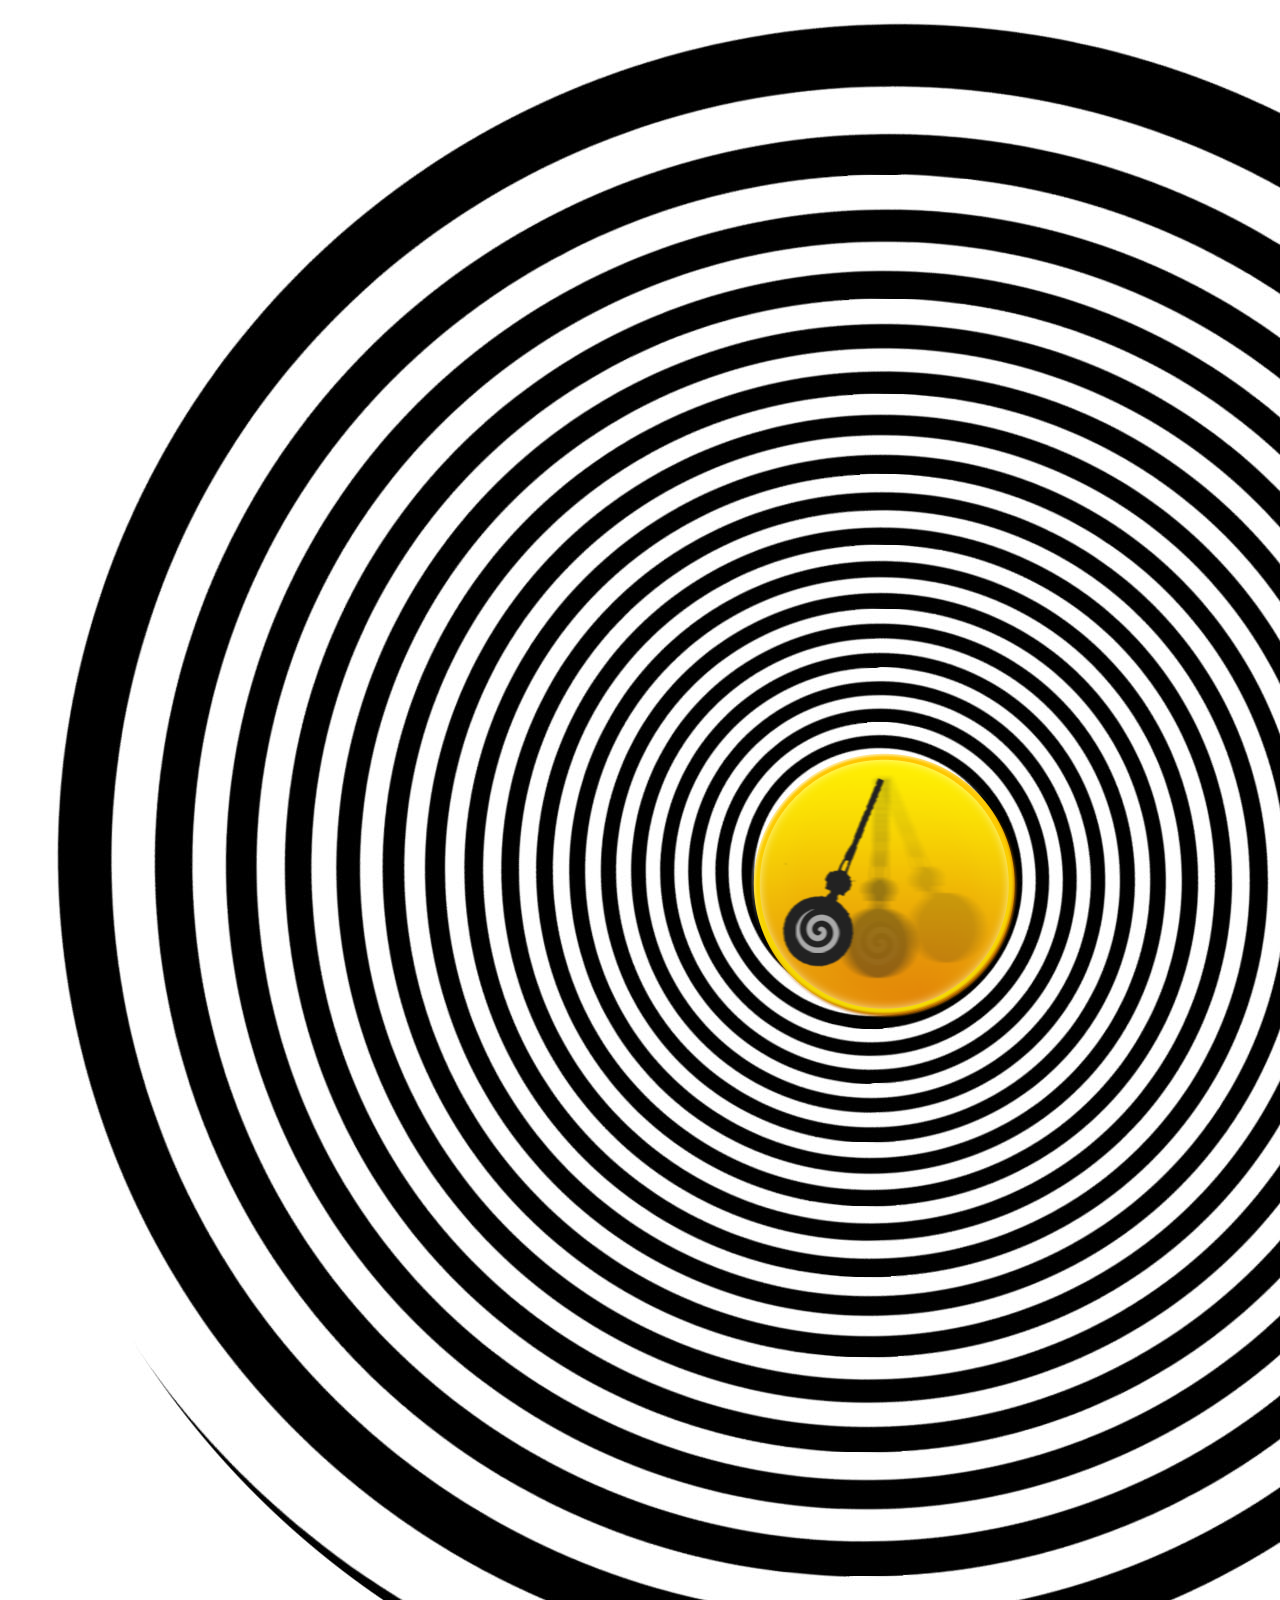
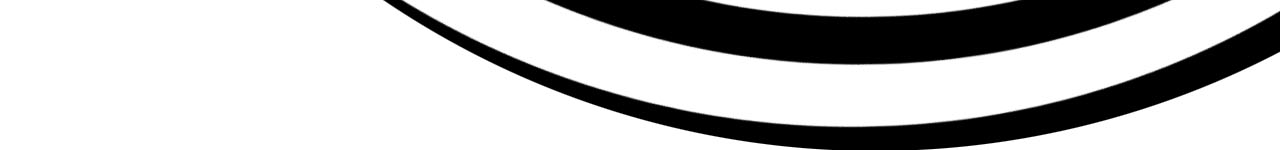
==== hypno/index.html @ 30f88cb8 "rough functioning app commited for testing on an emulator" ====
<!DOCTYPE html>
<html manifest="manifest.appcache">

  <head>
  	<link rel="stylesheet" type="text/css" href="style/hypno.css">
  	<script type="text/javascript" src="js/hypno.js"utf-8"></script>
    <meta http-equiv="pragma" content="no-cache">
    <title>HypnoApp</title>



  </head>

    <body onload="showContent();">
	<img id="spiral" class="spiral" src='spiral.jpg' style="display:none">
	<img id="button" src='button.png' onclick="appStart()" style="display:none">
	
  </body>

</html>
---- hypno/style/hypno.css ----
#spiral{
/*	-moz-animation: lrotate 1s infinite;
	-moz-animation-direction: normal;*/
position:absolute;
left:0px;
top:0px;
z-index:-1;
}


@-moz-keyframes lrotate /* Firefox */
{
0%   {-moz-transform: rotate(0deg);}
10%  {-moz-transform: rotate(36deg);}
20%  {-moz-transform: rotate(72deg);}
30%  {-moz-transform: rotate(108deg);}
40%  {-moz-transform: rotate(144deg);}
50%  {-moz-transform: rotate(180deg);}
60%  {-moz-transform: rotate(216deg);}
70%  {-moz-transform: rotate(252deg);}
80%  {-moz-transform: rotate(288deg);}
90%  {-moz-transform: rotate(324deg);}
100% {-moz-transform: rotate(360deg);}
}

#button{
position:absolute;
left:750px;
top:750px;
z-index:1;
}

.rotate{
	
-moz-animation: lrotate 1s infinite;
-moz-animation-direction: normal;
	
}
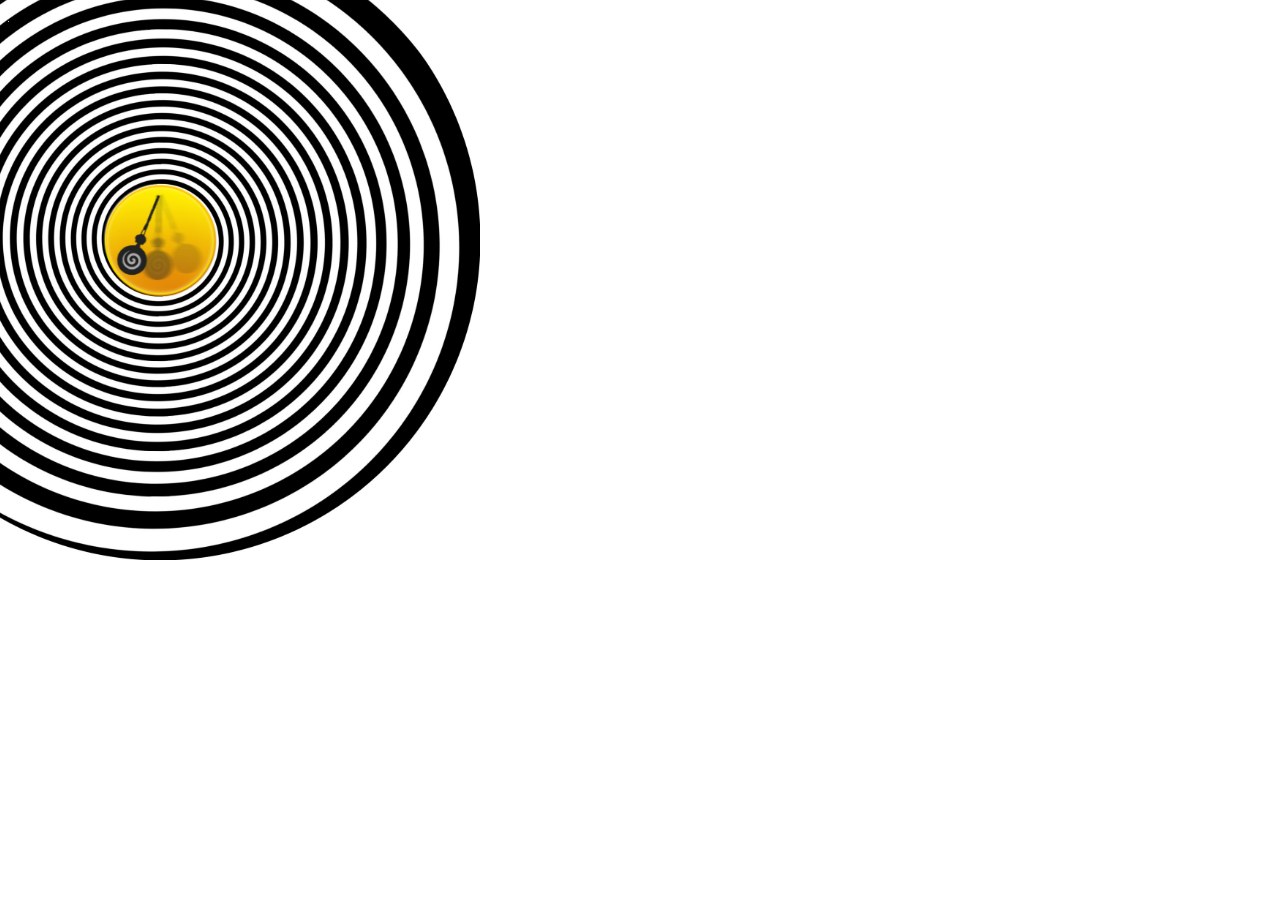
==== commit 8381c01f: "added sound" ====
--- a/hypno/index.html
+++ b/hypno/index.html
@@ -12,6 +12,8 @@
   </head>
 
     <body onload="showContent();">
+<!-- "Title Kevin MacLeod (incompetech.com) Licensed under Creative Commons "Attribution 3.0" http://creativecommons.org/licenses/by/3.0/"*/ --> 
+	<embed src="The House of Leaves.ogg" autostart=true width=1 height=1 id="sound1">
 	<img id="spiral" class="spiral" src='spiral.jpg' style="display:none">
 	<img id="button" src='button.png' onclick="appStart()" style="display:none">
 	
--- a/hypno/style/hypno.css
+++ b/hypno/style/hypno.css
@@ -1,9 +1,11 @@
 #spiral{
 /*	-moz-animation: lrotate 1s infinite;
 	-moz-animation-direction: normal;*/
-position:absolute;
-left:0px;
-top:0px;
+position:fixed;
+height:640px;
+width:640px;
+left:-160px;
+top:-80px;
 z-index:-1;
 }
 
@@ -25,9 +27,13 @@
 
 #button{
 position:absolute;
-left:750px;
-top:750px;
+left:103px;
+top:183px;
 z-index:1;
+//268
+height:114px;
+width:114px;
+
 }
 
 .rotate{
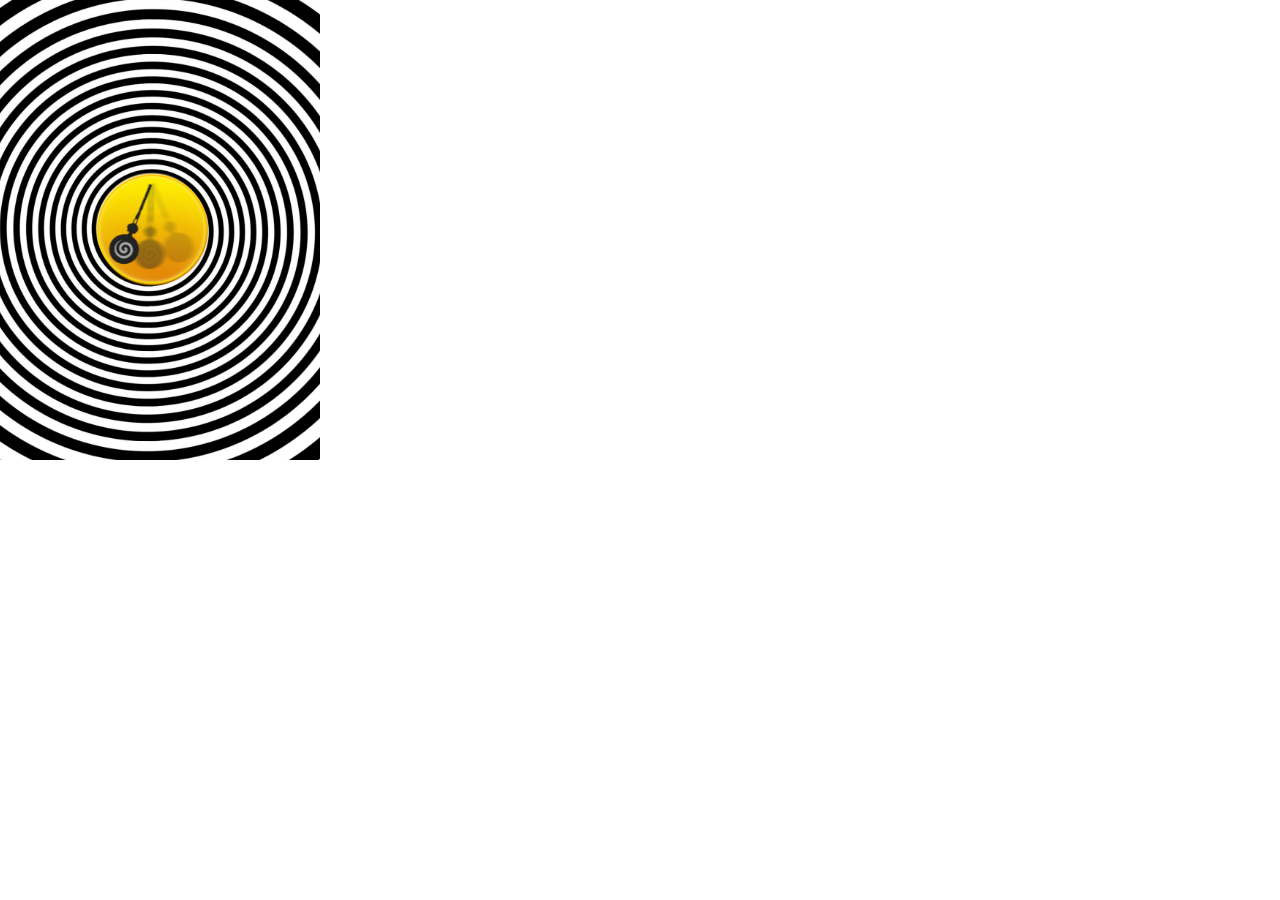
==== commit 094a565d: "-added GPL licensing -code cleanup and refactor -fixed layout for #b2g only" ====
--- a/hypno/index.html
+++ b/hypno/index.html
@@ -2,21 +2,21 @@
 <html manifest="manifest.appcache">
 
   <head>
+    <meta http-equiv="pragma" content="no-cache">
   	<link rel="stylesheet" type="text/css" href="style/hypno.css">
-  	<script type="text/javascript" src="js/hypno.js"utf-8"></script>
-    <meta http-equiv="pragma" content="no-cache">
-    <title>HypnoApp</title>
-
-
-
+  	<script type="text/javascript" src="js/hypno.js"></script>
+    <title>Hypnotization Application</title>
   </head>
 
-    <body onload="showContent();">
-<!-- "Title Kevin MacLeod (incompetech.com) Licensed under Creative Commons "Attribution 3.0" http://creativecommons.org/licenses/by/3.0/"*/ --> 
-	<embed src="The House of Leaves.ogg" autostart=true width=1 height=1 id="sound1">
-	<img id="spiral" class="spiral" src='spiral.jpg' style="display:none">
-	<img id="button" src='button.png' onclick="appStart()" style="display:none">
-	
+  <body onload="showContent();">
+    <div id="wrapper">
+	    <img id="spiral" class="spiral" src="resources/images/spiral.jpg" alt="Can not load resources" style="display:none">
+	    <img id="button" src="resources/images/button.png" alt="" style="display:none">
+	  </div>
+	  <!-- "Title Kevin MacLeod (incompetech.com) Licensed under Creative Commons "Attribution 3.0" http://creativecommons.org/licenses/by/3.0/"*/ --> 
+    <audio id="sound">
+      <source src="resources/audio/the-house-of-leaves.ogg" type="audio/ogg" />
+    </audio>
   </body>
 
 </html>
--- a/hypno/style/hypno.css
+++ b/hypno/style/hypno.css
@@ -1,44 +1,47 @@
-#spiral{
-/*	-moz-animation: lrotate 1s infinite;
-	-moz-animation-direction: normal;*/
-position:fixed;
-height:640px;
-width:640px;
-left:-160px;
-top:-80px;
-z-index:-1;
+body {
+  margin: 0;
+  padding: 0;
 }
 
-
-@-moz-keyframes lrotate /* Firefox */
-{
-0%   {-moz-transform: rotate(0deg);}
-10%  {-moz-transform: rotate(36deg);}
-20%  {-moz-transform: rotate(72deg);}
-30%  {-moz-transform: rotate(108deg);}
-40%  {-moz-transform: rotate(144deg);}
-50%  {-moz-transform: rotate(180deg);}
-60%  {-moz-transform: rotate(216deg);}
-70%  {-moz-transform: rotate(252deg);}
-80%  {-moz-transform: rotate(288deg);}
-90%  {-moz-transform: rotate(324deg);}
-100% {-moz-transform: rotate(360deg);}
+#spiral {
+  position:relative;
+  height:640px;
+  width:640px;
+  left:-170px;
+  top:-90px;
+  z-index:-1;
 }
 
-#button{
-position:absolute;
-left:103px;
-top:183px;
-z-index:1;
-//268
-height:114px;
-width:114px;
-
+@-moz-keyframes lrotate {
+  0%   {-moz-transform: rotate(0deg);}
+  10%  {-moz-transform: rotate(36deg);}
+  20%  {-moz-transform: rotate(72deg);}
+  30%  {-moz-transform: rotate(108deg);}
+  40%  {-moz-transform: rotate(144deg);}
+  50%  {-moz-transform: rotate(180deg);}
+  60%  {-moz-transform: rotate(216deg);}
+  70%  {-moz-transform: rotate(252deg);}
+  80%  {-moz-transform: rotate(288deg);}
+  90%  {-moz-transform: rotate(324deg);}
+  100% {-moz-transform: rotate(360deg);}
 }
 
-.rotate{
-	
--moz-animation: lrotate 1s infinite;
--moz-animation-direction: normal;
-	
+#button {
+  position:absolute;
+  left:95px;
+  top:172px;
+  z-index:1;
+  height:114px;
+  width:114px;
 }
+
+.rotate {
+  -moz-animation: lrotate 1s infinite;
+  -moz-animation-direction: normal;
+}
+
+#wrapper {
+  width: 320px;
+  height: 460px;
+  overflow: hidden;
+}
